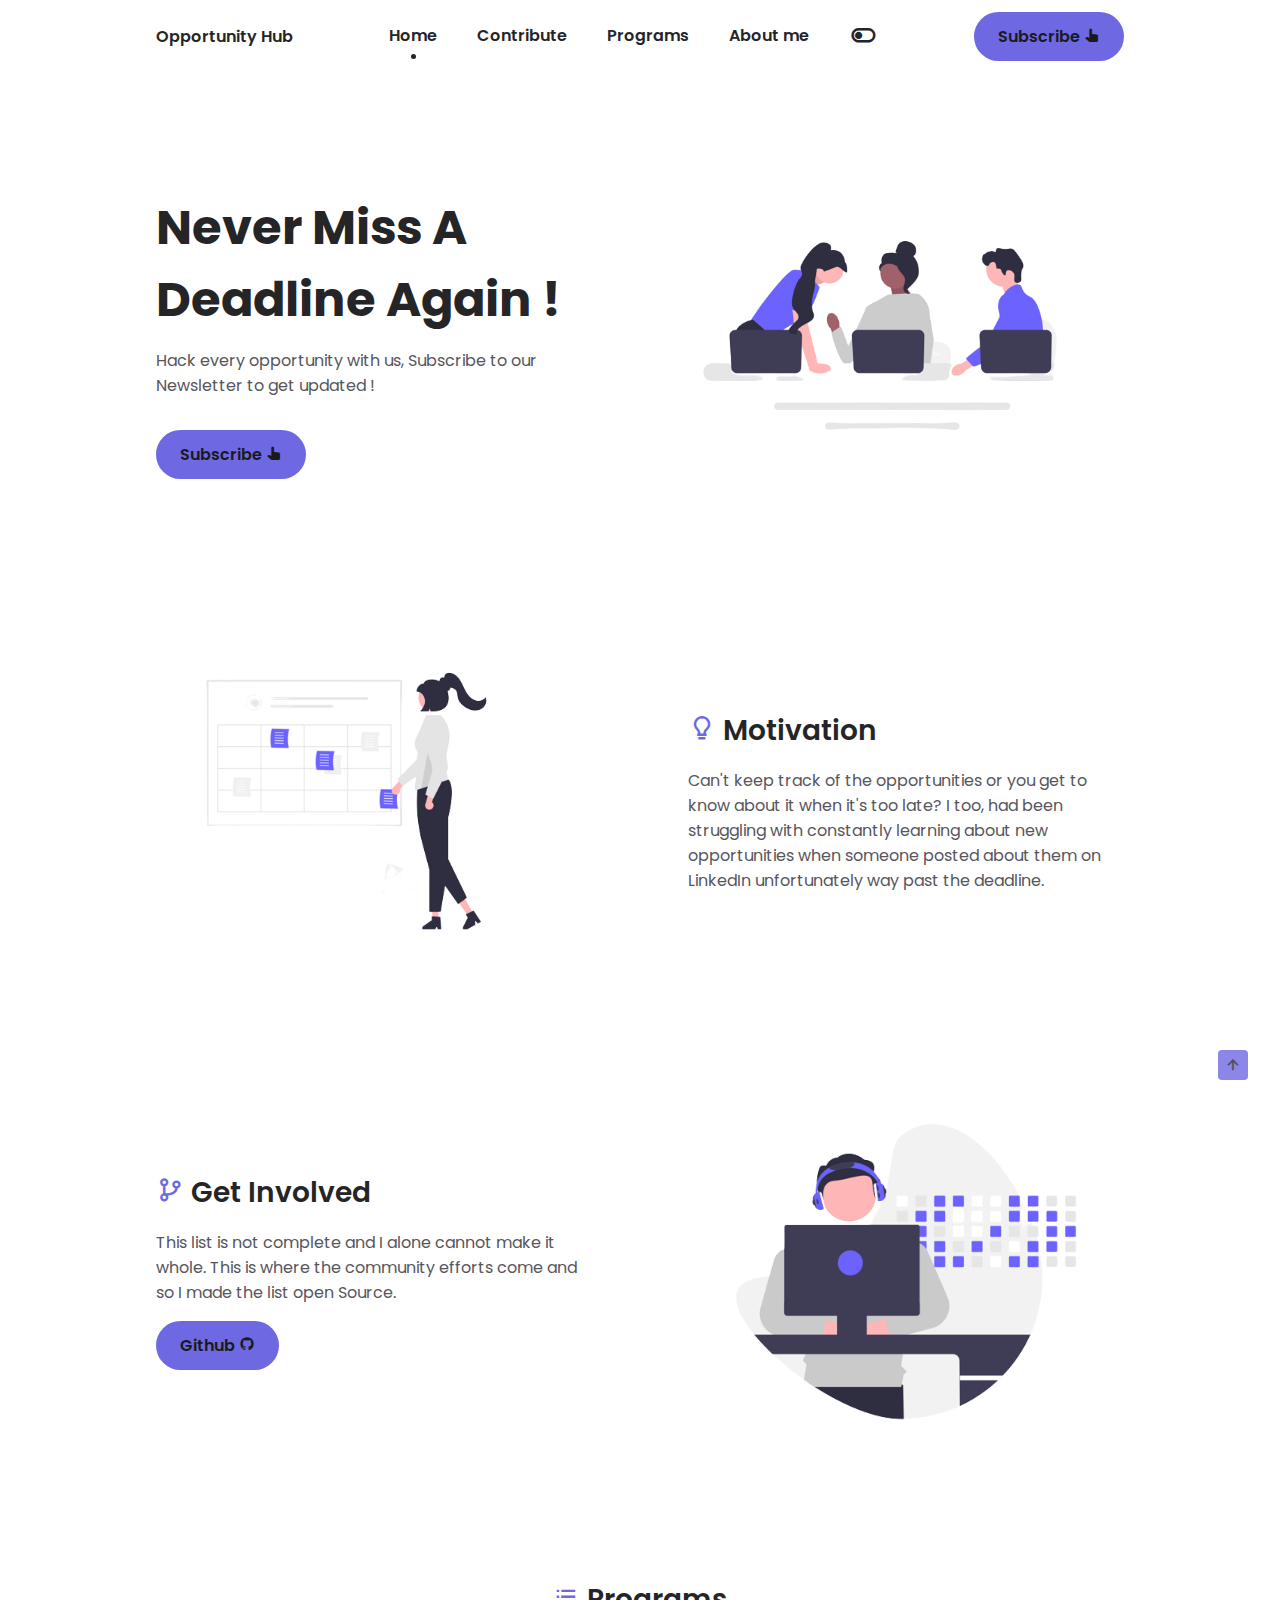
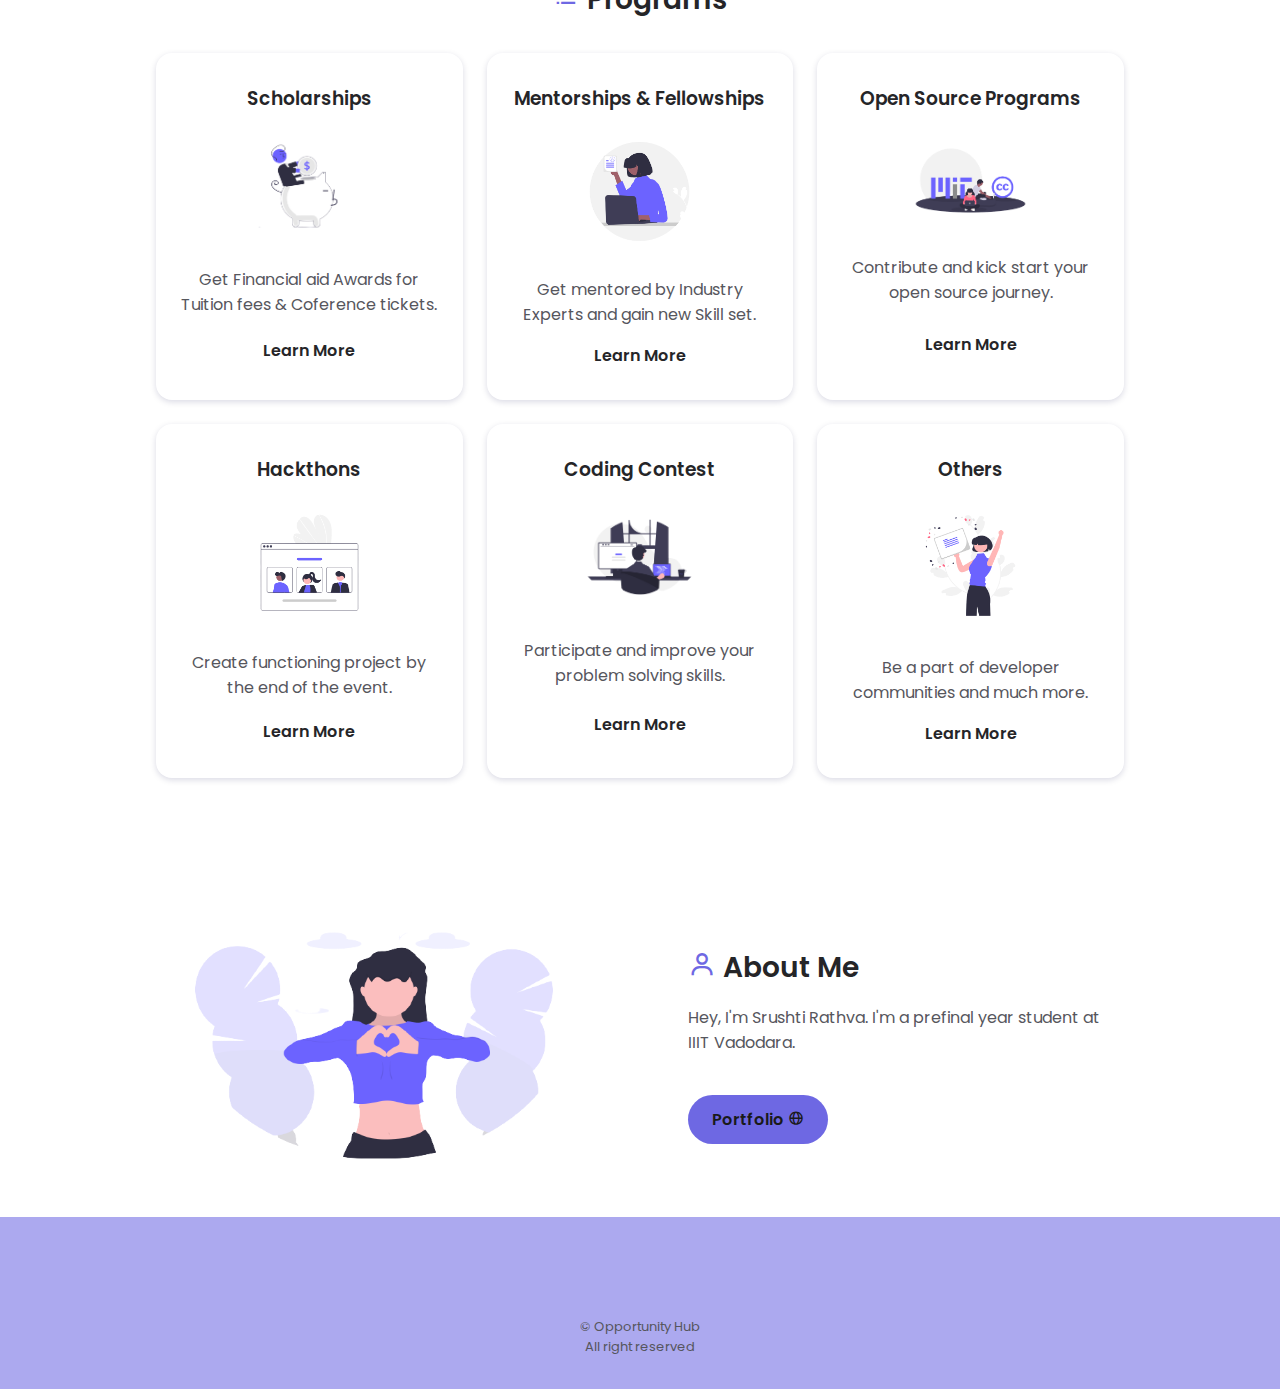
==== index.html @ 03dab00d "config a tags" ====
<!DOCTYPE html>
<html lang="en">

<head>
    <meta charset="UTF-8">
    <meta name="viewport" content="width=device-width, initial-scale=1.0">

    <!--=============== BOXICONS ===============-->
    <link rel="stylesheet" href="https://cdn.jsdelivr.net/npm/boxicons@latest/css/boxicons.min.css">

    <!--=============== CSS ===============-->
    <link rel="stylesheet" href="assets/css/styles.css">

    <!--=============== FEVICON ===============-->
    <link rel="shortcut icon" href="assets/images/undraw_Female_avatar_re_l6cx-removebg-preview.png"
        type="image/x-icon">
    <title>Opportunity Hub</title>
</head>

<body>
    <!--=============== HEADER ===============-->
    <header class="header" id="header">
        <nav class="nav container">
            <a href="#" class="nav__logo">Opportunity Hub</a>

            <div class="nav__menu" id="nav-menu">
                <ul class="nav__list">
                    <li class="nav__item">
                        <a href="#home" class="nav__link active-link">Home</a>
                    </li>
                    <li class="nav__item">
                        <a href="#contribute" class="nav__link">Contribute</a>
                    </li>
                    <li class="nav__item">
                        <a href="#programs" class="nav__link">Programs</a>
                    </li>
                    <li class="nav__item">
                        <a href="#about" class="nav__link">About me</a>
                    </li>
                    <i class='bx bx-toggle-left change-theme' id="theme-button"></i>
                </ul>
            </div>

            <div class="nav__toggle" id="nav-toggle">
                <i class='bx bx-grid-alt'></i>
            </div>

            <a href="../pages/inprogress.html" class="button button__header">Subscribe <i
                    class='bx bxs-hand-up'></i></a>
        </nav>
    </header>

    <main class="main">
        <!--=============== HOME ===============-->
        <section class="home section" id="home">
            <div class="home__container container grid">
                <img src="assets/images/undraw_Engineering_team_a7n2-removebg-preview.png"
                    class="vg__img svg__color home__img" alt="">
                <div class="home__data">
                    <h1 class="home__title">Never Miss A<br>Deadline Again !</h1>
                    <p class="home__description">Hack every opportunity with us, Subscribe to our Newsletter to get
                        updated !</p>
                    <a href="../pages/inprogress.html" class="button">Subscribe <i class='bx bxs-hand-up'></i></a>
                </div>
            </div>
        </section>

        <!--=============== ABOUT ===============-->
        <section class="about section container">
            <div class="about__container grid">
                <div class="about__data">
                    <h2 class="section__title-center"><i class='bx bx-bulb header__icon'></i> Motivation</h2>
                    <p class="about__description">Can't keep track of the opportunities or you get to know about it when
                        it's too late? I too, had been struggling with constantly learning about new opportunities when
                        someone posted about them on LinkedIn unfortunately way past the deadline.
                    </p>
                </div>
                <img src="assets/images/undraw_Events_re_98ue-removebg-preview.png"
                    class="svg__img svg__color about__img" alt="">
            </div>
        </section>

        <!--=============== CONTRIBUTE ===============-->
        <section class="security section container" id="contribute">
            <div class="security__container grid">
                <div class="security__data">
                    <h2 class="section__title-center"><i class='bx bx-git-branch header__icon'></i> Get Involved</h2>
                    <p class="security__description">This list is not complete and I alone cannot make it whole. This is
                        where the community efforts come and so I made the list open Source.
                    </p>
                    <a href="https://github.com/srushti1hub/Opportunities_Women-in-Tech.git"
                        class="button contribute__button">Github <i class='bx bxl-github'></i></a>
                </div>
                <img src="assets/images/undraw_Developer_activity_re_39tg-removebg-preview.png"
                    class="svg__img svg__color" alt="">
            </div>
        </section>

        <!--=============== PROGRAMS ===============-->
        <section class="services section container" id="programs">
            <h2 class="section__title"><i class='bx bx-list-ul header__icon'></i> Programs</h2>
            <div class="services__container grid">
                <div class="services__data">
                    <h3 class="services__subtitle">Scholarships</h3>
                    <img src="assets/images/undraw_Savings_re_eq4w-removebg-preview.png"
                        class="svg__color services__img" alt="">
                    <p class="services__description">Get Financial aid Awards for Tuition fees & Coference tickets.
                    </p>
                    <div>
                        <a href="../pages/inprogress.html" class="button button-link">Learn More</a>
                    </div>
                </div>

                <div class="services__data">
                    <h3 class="services__subtitle">Mentorships & Fellowships</h3>
                    <img src="assets/images/undraw_Teacher_re_sico-removebg-preview.png"
                        class="svg__color services__img" alt="">
                    <p class="services__description">Get mentored by Industry Experts and gain new Skill set.</p>
                    <div>
                        <a href="../pages/inprogress.html" class="button button-link">Learn More</a>
                    </div>
                </div>

                <div class="services__data">
                    <h3 class="services__subtitle">Open Source Programs</h3>
                    <img src="assets/images/undraw_open_source_1qxw-removebg-preview.png"
                        class="svg__color services__img" alt="">
                    <p class="services__description">Contribute and kick start your open source journey.</p>
                    <div>
                        <a href="../pages/inprogress.html" class="button button-link">Learn More</a>
                    </div>
                </div>

                <div class="services__data">
                    <h3 class="services__subtitle">Hackthons</h3>
                    <img src="assets/images/undraw_Team_page_re_cffb-removebg-preview.png"
                        class="svg__color services__img" alt="">
                    <p class="services__description">Create functioning project by the end of the event.
                    </p>
                    <div>
                        <a href="../pages/inprogress.html" class="button button-link">Learn More</a>
                    </div>
                </div>

                <div class="services__data">
                    <h3 class="services__subtitle">Coding Contest</h3>
                    <img src="assets/images/undraw_Programming_re_kg9v-removebg-preview.png"
                        class="svg__color services__img" alt="">
                    <p class="services__description">Participate and improve your problem solving skills.</p>
                    <div>
                        <a href="../pages/inprogress.html" class="button button-link">Learn More</a>
                    </div>
                </div>

                <div class="services__data">
                    <h3 class="services__subtitle">Others</h3>
                    <img src="assets/images/undraw_Happy_news_re_tsbd-removebg-preview.png"
                        class="svg__color services__img" alt="">
                    <p class="services__description">Be a part of developer communities and much more.</p>
                    <div>
                        <a href="../pages/inprogress.html" class="button button-link">Learn More</a>
                    </div>
                </div>
            </div>
        </section>

        <!--=============== APP ===============-->
        <section class="app section container" id="about">
            <div class="app__container grid">
                <div class="app__data">
                    <h2 class="section__title-center"><i class='bx bx-user header__icon'></i> About Me</h2>
                    <p class="app__description">Hey, I'm Srushti Rathva. I'm a prefinal year student at IIIT
                        Vadodara.</p>
                    <a href="https://github.com/srushti1hub/Opportunities_Women-in-Tech.git"
                        class="button contribute__button">Portfolio <i class='bx bx-globe'></i></a>
                </div>
                <img src="assets/images/undraw_a_whole_year_vnfm-removebg-preview.png"
                    class="svg__img svg__color app__img" alt="">
            </div>
        </section>
    </main>

    <!--=============== FOOTER ===============-->
    <footer class="footer section">
        <p class="footer__copy">&#169; Opportunity Hub <br> All right reserved </p>
    </footer>

    <!--=============== SCROLL UP ===============-->
    <a href="#" class="scrollup" id="scroll-up">
        <i class='bx bx-up-arrow-alt scrollup__icon'></i>
    </a>

    <!--=============== MAIN JS ===============-->
    <script src="assets/js/main.js"></script>
</body>

</html>
---- assets/css/styles.css ----
/*=============== GOOGLE FONTS ===============*/
@import url("https://fonts.googleapis.com/css2?family=Poppins:wght@400;600;700&display=swap");
/*=============== VARIABLES CSS ===============*/
:root {
  --header-height: 3rem;
  /*========== Colors ==========*/
  --hue: 243;
  --sat: 69%;
  --first-color: hsl(var(--hue), var(--sat), 65%);
  --first-color-light: hsl(var(--hue), var(--sat), 85%);
  --first-color-lighten: hsl(var(--hue), var(--sat), 80%);
  --first-color-alt: hsl(var(--hue), var(--sat), 70%);
  --title-color: hsl(var(--hue), 4%, 15%);
  --text-color: hsl(var(--hue), 4%, 35%);
  --text-color-light: hsl(var(--hue), 4%, 65%);
  --body-color: hsl(var(--hue), 0%, 100%);
  --container-color: #FFF;
  --scroll-bar-color: hsl(var(--hue), 4%, 85%);
  --scroll-thumb-color: hsl(var(--hue), 4%, 75%);
  /*========== Font and typography ==========*/
  --body-font: 'Poppins', sans-serif;
  --biggest-font-size: 2rem;
  --h2-font-size: 1.25rem;
  --h3-font-size: 1.125rem;
  --normal-font-size: .938rem;
  --small-font-size: .813rem;
  --smaller-font-size: .75rem;
  /*========== Font weight ==========*/
  --font-semi-bold: 600;
  --font-bold: 700;
  /*========== Margenes ==========*/
  --mb-0-5: .5rem;
  --mb-0-75: .75rem;
  --mb-1: 1rem;
  --mb-1-5: 1.5rem;
  --mb-2: 2rem;
  /*========== z index ==========*/
  --z-tooltip: 10;
  --z-fixed: 100;
}

@media screen and (min-width: 968px) {
  :root {
    --biggest-font-size: 3rem;
    --h2-font-size: 1.75rem;
    --h3-font-size: 1.25rem;
    --normal-font-size: 1rem;
    --small-font-size: .875rem;
    --smaller-font-size: .813rem;
  }
}

/*=============== BASE ===============*/
*, ::before, ::after {
  box-sizing: border-box;
  padding: 0;
  margin: 0;
}

html {
  scroll-behavior: smooth;
}

body {
  margin: var(--header-height) 0 0 0;
  font-family: var(--body-font);
  font-size: var(--normal-font-size);
  background-color: var(--body-color);
  color: var(--text-color);
  transition: .5s;
}

h1, h2, h3 {
  font-weight: var(--font-semi-bold);
  color: var(--title-color);
  line-height: 1.5;
}

ul {
  list-style: none;
}

a {
  text-decoration: none;
}

img {
  max-width: 100%;
  height: auto;
}

.header__icon{
  color: var(--first-color);
}

.inprogress__title{
  font-size: var(--h2-font-size);
  font-weight: var(--font-bold);
  margin-bottom: 3rem;
}
/*=============== THEME ===============*/
/*========== Variables Dark theme ==========*/
body.dark-theme {
  --first-color-light: hsl(var(--hue), var(--sat), 75%);
  --title-color: hsl(var(--hue), 4%, 95%);
  --text-color: hsl(var(--hue), 4%, 80%);
  --body-color: hsl(var(--hue), 8%, 13%);
  --container-color: hsl(var(--hue), 8%, 16%);
  --scroll-bar-color: hsl(var(--hue), 4%, 32%);
  --scroll-thumb-color: hsl(var(--hue), 4%, 24%);
}

/*========== Button Dark/Light ==========*/
.change-theme {
  position: absolute;
  right: 1.5rem;
  top: 2.2rem;
  color: var(--title-color);
  font-size: 1.8rem;
  cursor: pointer;
}

.dark-theme .footer {
  background-color: var(--container-color);
}

/*=============== REUSABLE CSS CLASSES ===============*/
.section {
  padding: 4.5rem 0 1rem;
}

.section__title, .section__title-center {
  font-size: var(--h2-font-size);
  color: var(--title-color);
  text-align: center;
  margin-bottom: var(--mb-1);
}

.svg__color {
  fill: var(--first-color);
}

.svg__blob {
  fill: var(--first-color-light);
}

.svg__img {
  width: 300px;
  justify-self: center;
}

/*=============== LAYOUT ===============*/
.container {
  max-width: 968px;
  margin-left: var(--mb-1-5);
  margin-right: var(--mb-1-5);
}

.grid {
  display: grid;
  gap: 1.5rem;
}

/*=============== HEADER ===============*/
.header {
  width: 100%;
  background-color: var(--body-color);
  position: fixed;
  top: 0;
  left: 0;
  z-index: var(--z-fixed);
  transition: .5s;
}

/*=============== NAV ===============*/
.nav {
  height: var(--header-height);
  display: flex;
  justify-content: space-between;
  align-items: center;
}

@media screen and (max-width: 767px) {
  .nav__menu {
    position: fixed;
    background-color: var(--container-color);
    box-shadow: 0 0 4px rgba(0, 0, 0, 0.1);
    padding: 2.5rem 0;
    width: 90%;
    top: -100%;
    left: 0;
    right: 0;
    margin: 0 auto;
    transition: .4s;
    border-radius: 2rem;
    z-index: var(--z-fixed);
  }
}

.nav__list {
  display: flex;
  flex-direction: column;
  align-items: center;
  row-gap: 1.5rem;
}

.nav__link, .nav__logo, .nav__toggle {
  color: var(--title-color);
  font-weight: var(--font-semi-bold);
}

.nav__toggle {
  font-size: 1.3rem;
  cursor: pointer;
}

/* Show menu */
.show-menu {
  top: calc(var(--header-height) + 1rem);
}

/* Active link */
.active-link {
  position: relative;
}

.active-link::before {
  content: '';
  position: absolute;
  bottom: -.75rem;
  left: 45%;
  width: 5px;
  height: 5px;
  background-color: var(--title-color);
  border-radius: 50%;
}

/* Change background header */
.scroll-header {
  box-shadow: 0 1px 4px rgba(0, 0, 0, 0.1);
}

/*=============== HOME ===============*/
.home__container {
  row-gap: 3rem;
}

.home__title {
  font-size: var(--biggest-font-size);
  font-weight: var(--font-bold);
  margin-bottom: var(--mb-0-75);
}

.home__description {
  margin-bottom: var(--mb-2);
}

/*=============== BUTTONS ===============*/
.button {
  display: inline-block;
  background-color: var(--first-color);
  color: #1A1A1A;
  padding: .75rem 1.5rem;
  border-radius: 3rem;
  font-weight: var(--font-semi-bold);
  transition: .3s;
}

.button:hover {
  background-color: var(--first-color-alt);
}

.button__header {
  display: none;
}

.button-link {
  background: none;
  padding: 0;
  color: var(--title-color);
}

.button-link:hover {
  background-color: transparent;
}

.button-flex {
  display: inline-flex;
  align-items: center;
  column-gap: .25rem;
  padding: .75rem 1rem;
}

.button__icon {
  font-size: 1.5rem;
}

/*=============== ABOUT ===============*/
.about__container {
  gap: 2.5rem;
}

.about__data {
  text-align: center;
}

/*=============== SECURITY ===============*/
.security__container {
  gap: 2.5rem;
}

.security__data {
  text-align: center;
}

.contribute__button{
  margin-top: 1rem;
}
/*=============== SERVICES ===============*/
.services__container {
  padding-top: 1rem;
}

.services__data {
  display: grid;
  row-gap: 1rem;
  background-color: var(--container-color);
  box-shadow: 0px 2px 6px hsla(var(--hue), 100%, 15%, 0.15);
  padding: 2rem 1.5rem;
  border-radius: 1rem;
  text-align: center;
}

.services__img {
  width: 135px;
  justify-self: center;
  margin-bottom: var(--mb-0-5);
}

/*=============== APP ===============*/
.app__container {
  gap: 2.5rem;
}

.app__data {
  text-align: center;
}

.app__description {
  margin-bottom: var(--mb-1-5);
}

.app__buttons {
  display: grid;
  grid-template-columns: repeat(2, max-content);
  justify-content: center;
  gap: .5rem;
}

/*=============== CONTACT ===============*/
.contact__container {
  padding-bottom: 3rem;
}

.contact__description {
  text-align: center;
}

.contact__content {
  row-gap: .75rem;
}

.contact__address {
  font-size: var(--small-font-size);
  font-weight: var(--font-semi-bold);
  color: var(--title-color);
}

.contact__information {
  font-weight: initial;
  color: var(--text-color);
}

/*=============== FOOTER ===============*/
.footer {
  background-color: var(--first-color-lighten);
}

.footer__copy {
  margin-top: 0.25rem;
  text-align: center;
  font-size: var(--smaller-font-size);
  color: var(--text-color);
}

/*=============== SCROLL UP ===============*/
.scrollup {
  position: fixed;
  background: var(--first-color);
  right: 1rem;
  bottom: -20%;
  display: inline-flex;
  padding: .3rem;
  border-radius: .25rem;
  z-index: var(--z-tooltip);
  opacity: .8;
  transition: .4s;
}

.scrollup:hover {
  background-color: var(--first-color);
  opacity: 1;
}

.scrollup__icon {
  font-size: 1.25rem;
  color: var(--title-color);
}

/* Show Scroll Up*/
.show-scroll {
  bottom: 3rem;
}

/*=============== SCROLL BAR ===============*/
::-webkit-scrollbar {
  width: .6rem;
  border-radius: .5rem;
  background-color: var(--scroll-bar-color);
}

::-webkit-scrollbar-thumb {
  background-color: var(--scroll-thumb-color);
  border-radius: .5rem;
}

::-webkit-scrollbar-thumb:hover {
  background-color: var(--text-color-light);
}

/*=============== MEDIA QUERIES ===============*/
/* For small devices */
@media screen and (max-width: 360px) {
  .svg__img {
    width: 100%;
  }
  .section {
    padding: 3.5rem 0 1rem;
  }
  .services__img {
    width: 100px;
  }
  .app__buttons {
    grid-template-columns: max-content;
  }
}

/* For medium devices */
@media screen and (min-width: 576px) {
  .svg__img {
    width: 100%;
  }
  .section__title-center {
    text-align: initial;
  }
  .home__container,
  .about__container,
  .security__container,
  .services__container,
  .app__container,
  .contact__container,
  .footer__container {
    grid-template-columns: repeat(2, 1fr);
  }
  .home__img {
    order: 1;
  }
  .home__container,
  .about__container,
  .security__container,
  .app__container,
  .contact__container {
    align-items: center;
  }
  .about__data,
  .security__data,
  .app__data,
  .contact__description {
    text-align: initial;
  }
  .about__img,
  .app__img {
    order: -1;
  }
}

@media screen and (min-width: 767px) {
  body {
    margin: 0;
  }
  .section {
    padding: 6rem 0 2rem;
  }
  .nav {
    height: calc(var(--header-height) + 1.5rem);
  }
  .nav__list {
    flex-direction: row;
    column-gap: 2.5rem;
  }
  .nav__toggle {
    display: none;
  }
  .change-theme {
    position: initial;
  }
  .home__container {
    padding: 6rem 0 2rem;
  }
  .app__buttons {
    justify-content: initial;
  }
}

/* For large devices */
@media screen and (min-width: 968px) {
  .button__header {
    display: block;
  }
  .svg__img {
    width: 470px;
  }
  .about__container,
  .security__container,
  .app__container,
  .contact__container {
    column-gap: 6rem;
  }
  .services__container {
    grid-template-columns: repeat(3, 1fr);
  }
  .contact__container {
    grid-template-columns: 3fr 1.5fr 1.25fr;
  }
  .footer__container {
    grid-template-columns: repeat(5, 1fr);
  }
  .footer__social {
    align-items: flex-start;
  }
  .footer__social-link {
    font-size: 1.45rem;
  }
}

@media screen and (min-width: 1024px) {
  .container {
    margin-left: auto;
    margin-right: auto;
  }
  .home__img {
    width: 540px;
  }
  .home__description {
    padding-right: 5rem;
  }
  .footer__container {
    column-gap: 3rem;
  }
  .scrollup {
    right: 2rem;
  }
}
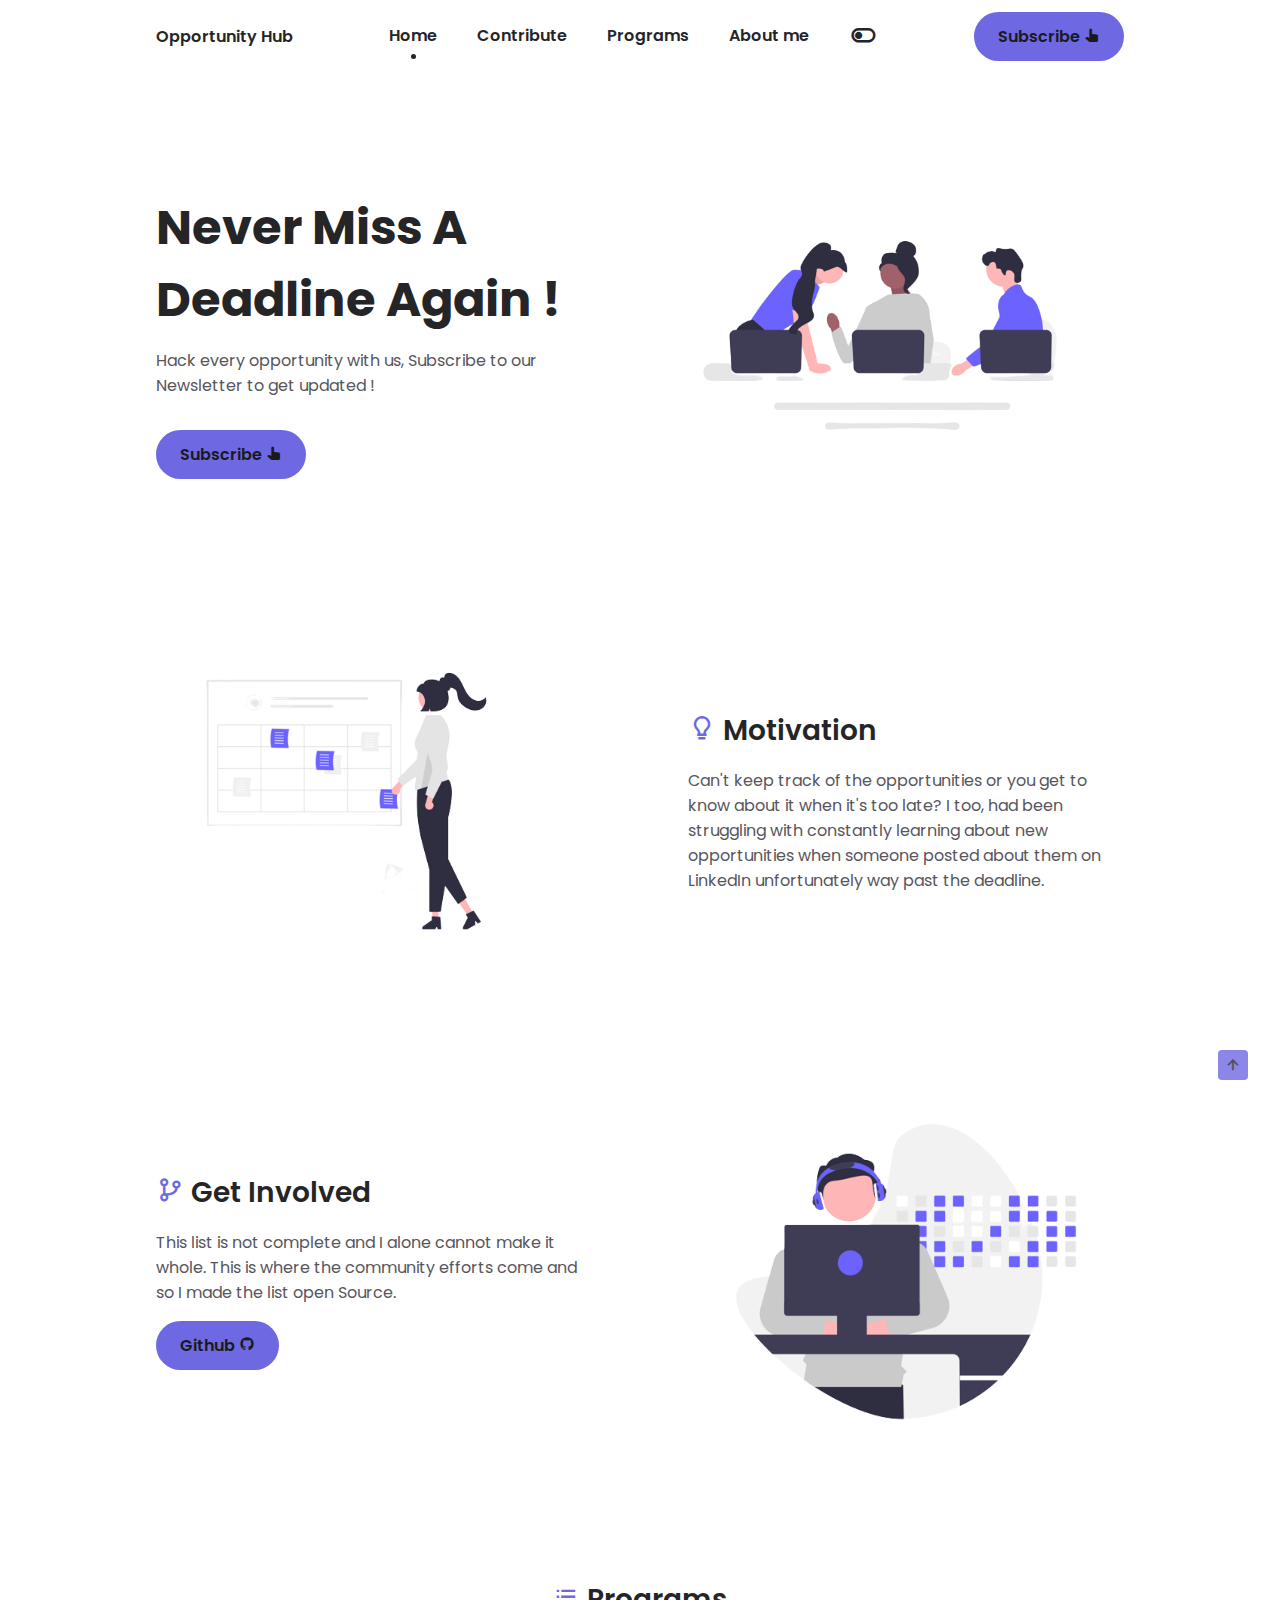
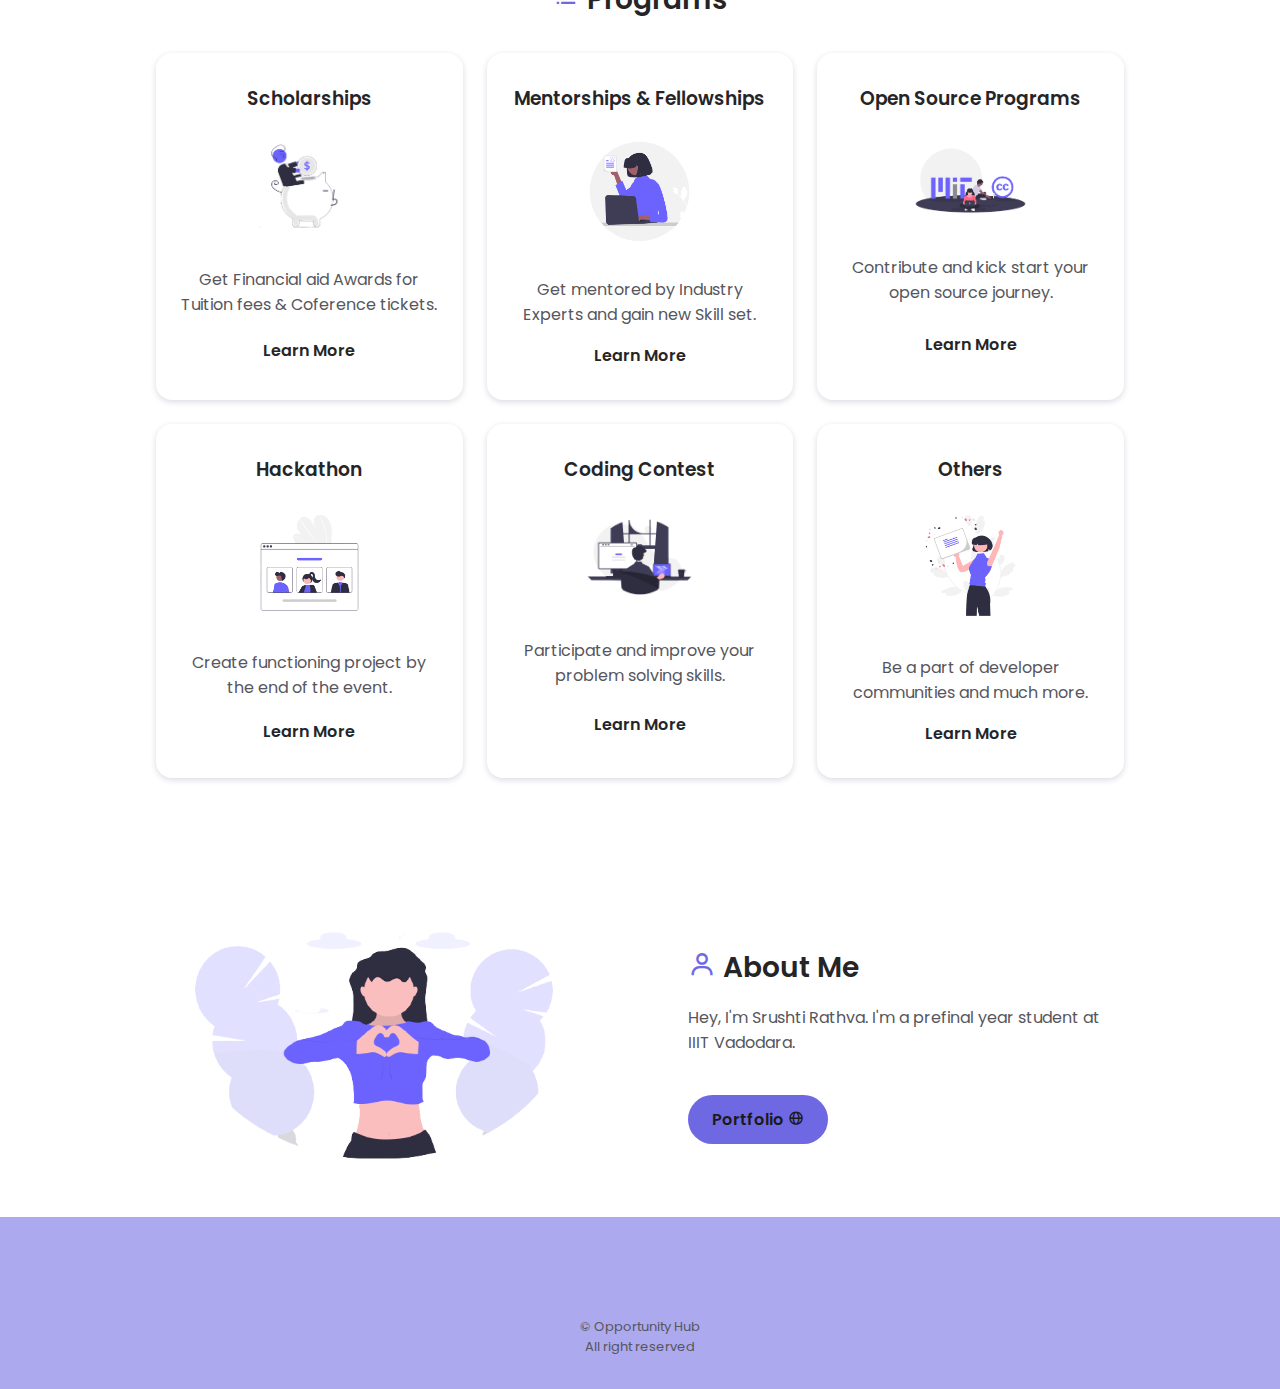
==== commit cdf7813a: "hackathon  completed" ====
--- a/index.html
+++ b/index.html
@@ -45,8 +45,7 @@
                 <i class='bx bx-grid-alt'></i>
             </div>
 
-            <a href="../pages/inprogress.html" class="button button__header">Subscribe <i
-                    class='bx bxs-hand-up'></i></a>
+            <a href="pages/inprogress.html" class="button button__header">Subscribe <i class='bx bxs-hand-up'></i></a>
         </nav>
     </header>
 
@@ -60,7 +59,7 @@
                     <h1 class="home__title">Never Miss A<br>Deadline Again !</h1>
                     <p class="home__description">Hack every opportunity with us, Subscribe to our Newsletter to get
                         updated !</p>
-                    <a href="../pages/inprogress.html" class="button">Subscribe <i class='bx bxs-hand-up'></i></a>
+                    <a href="pages/inprogress.html" class="button">Subscribe <i class='bx bxs-hand-up'></i></a>
                 </div>
             </div>
         </section>
@@ -107,7 +106,7 @@
                     <p class="services__description">Get Financial aid Awards for Tuition fees & Coference tickets.
                     </p>
                     <div>
-                        <a href="../pages/inprogress.html" class="button button-link">Learn More</a>
+                        <a href="pages/p1-scholarships.html" class="button button-link">Learn More</a>
                     </div>
                 </div>
 
@@ -117,7 +116,7 @@
                         class="svg__color services__img" alt="">
                     <p class="services__description">Get mentored by Industry Experts and gain new Skill set.</p>
                     <div>
-                        <a href="../pages/inprogress.html" class="button button-link">Learn More</a>
+                        <a href="pages/p2-mentorships_fellowships.html" class="button button-link">Learn More</a>
                     </div>
                 </div>
 
@@ -127,18 +126,18 @@
                         class="svg__color services__img" alt="">
                     <p class="services__description">Contribute and kick start your open source journey.</p>
                     <div>
-                        <a href="../pages/inprogress.html" class="button button-link">Learn More</a>
+                        <a href="pages/p3-open_source.html" class="button button-link">Learn More</a>
                     </div>
                 </div>
 
                 <div class="services__data">
-                    <h3 class="services__subtitle">Hackthons</h3>
+                    <h3 class="services__subtitle">Hackathon</h3>
                     <img src="assets/images/undraw_Team_page_re_cffb-removebg-preview.png"
                         class="svg__color services__img" alt="">
                     <p class="services__description">Create functioning project by the end of the event.
                     </p>
                     <div>
-                        <a href="../pages/inprogress.html" class="button button-link">Learn More</a>
+                        <a href="pages/p4-hackathons.html" class="button button-link">Learn More</a>
                     </div>
                 </div>
 
@@ -164,7 +163,7 @@
             </div>
         </section>
 
-        <!--=============== APP ===============-->
+        <!--=============== ABOUT ME ===============-->
         <section class="app section container" id="about">
             <div class="app__container grid">
                 <div class="app__data">
--- a/assets/css/styles.css
+++ b/assets/css/styles.css
@@ -542,15 +542,6 @@
   .contact__container {
     grid-template-columns: 3fr 1.5fr 1.25fr;
   }
-  .footer__container {
-    grid-template-columns: repeat(5, 1fr);
-  }
-  .footer__social {
-    align-items: flex-start;
-  }
-  .footer__social-link {
-    font-size: 1.45rem;
-  }
 }
 
 @media screen and (min-width: 1024px) {
@@ -564,9 +555,6 @@
   .home__description {
     padding-right: 5rem;
   }
-  .footer__container {
-    column-gap: 3rem;
-  }
   .scrollup {
     right: 2rem;
   }
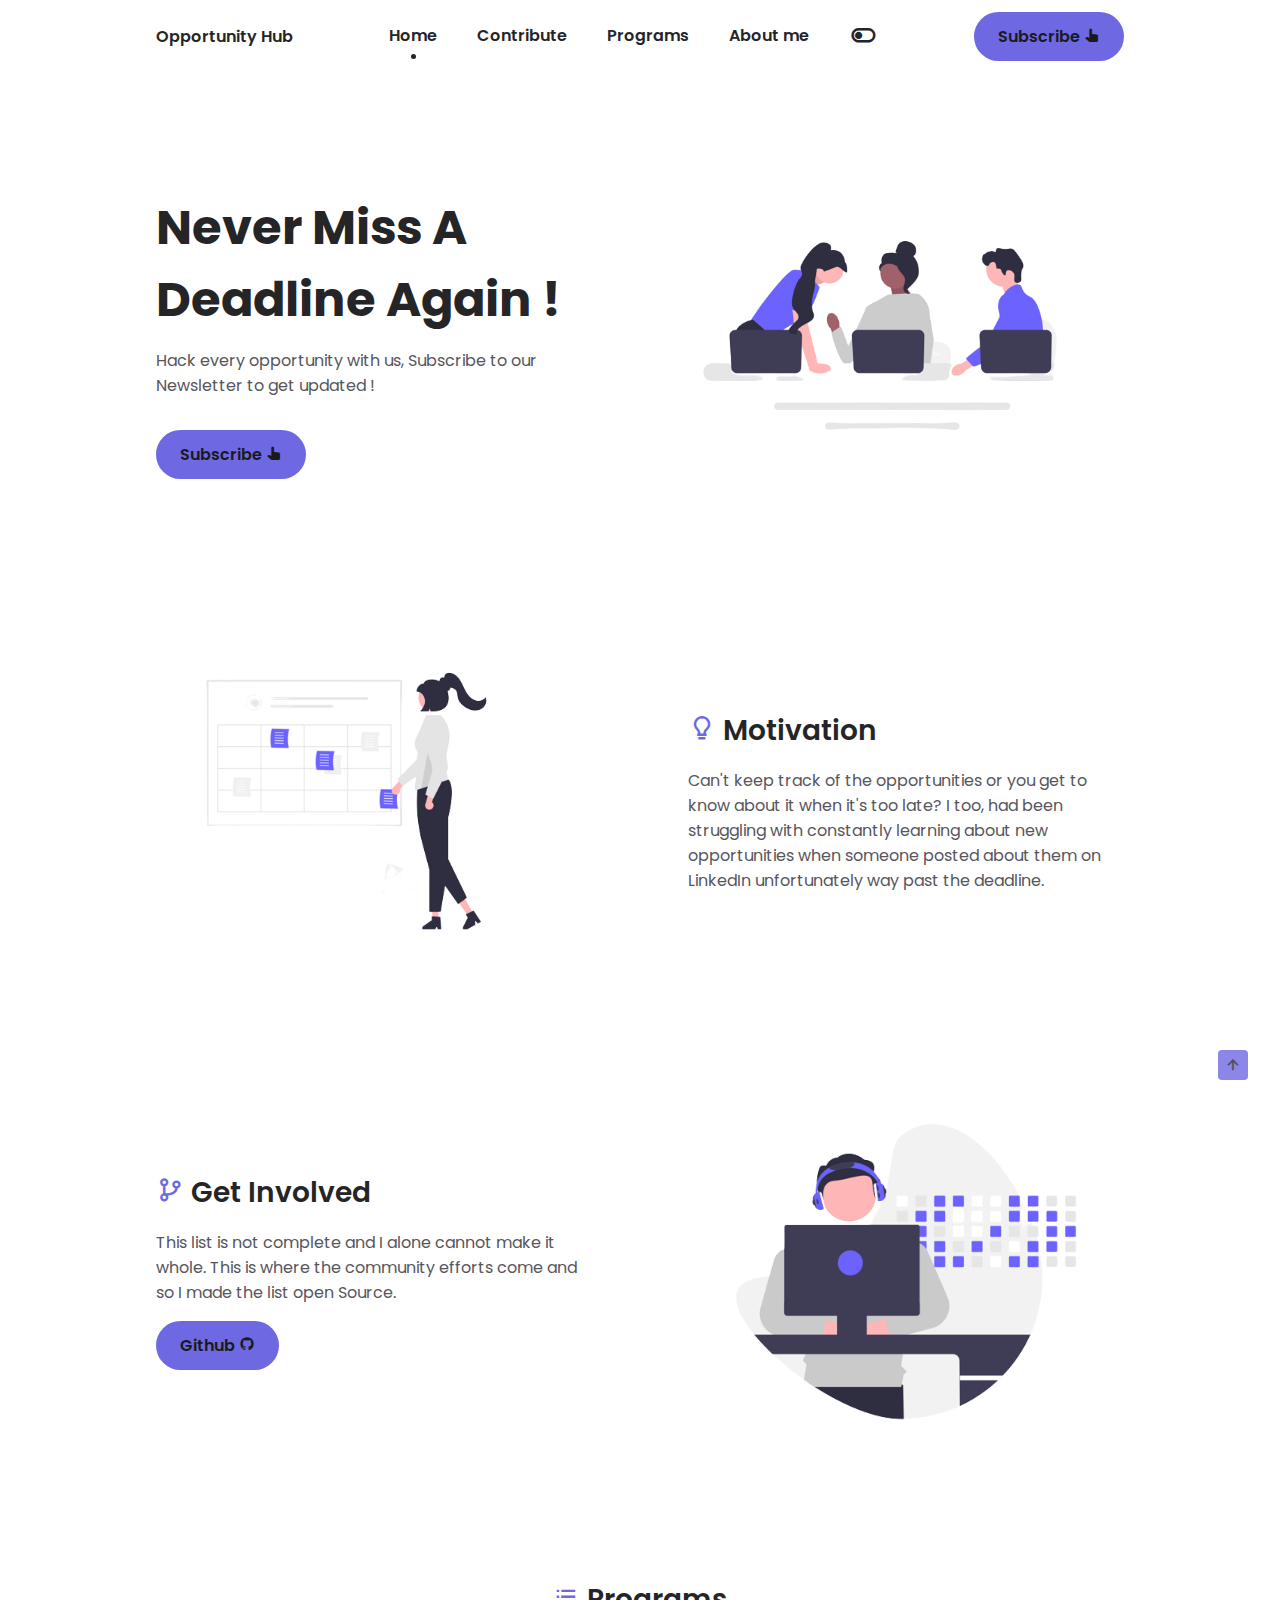
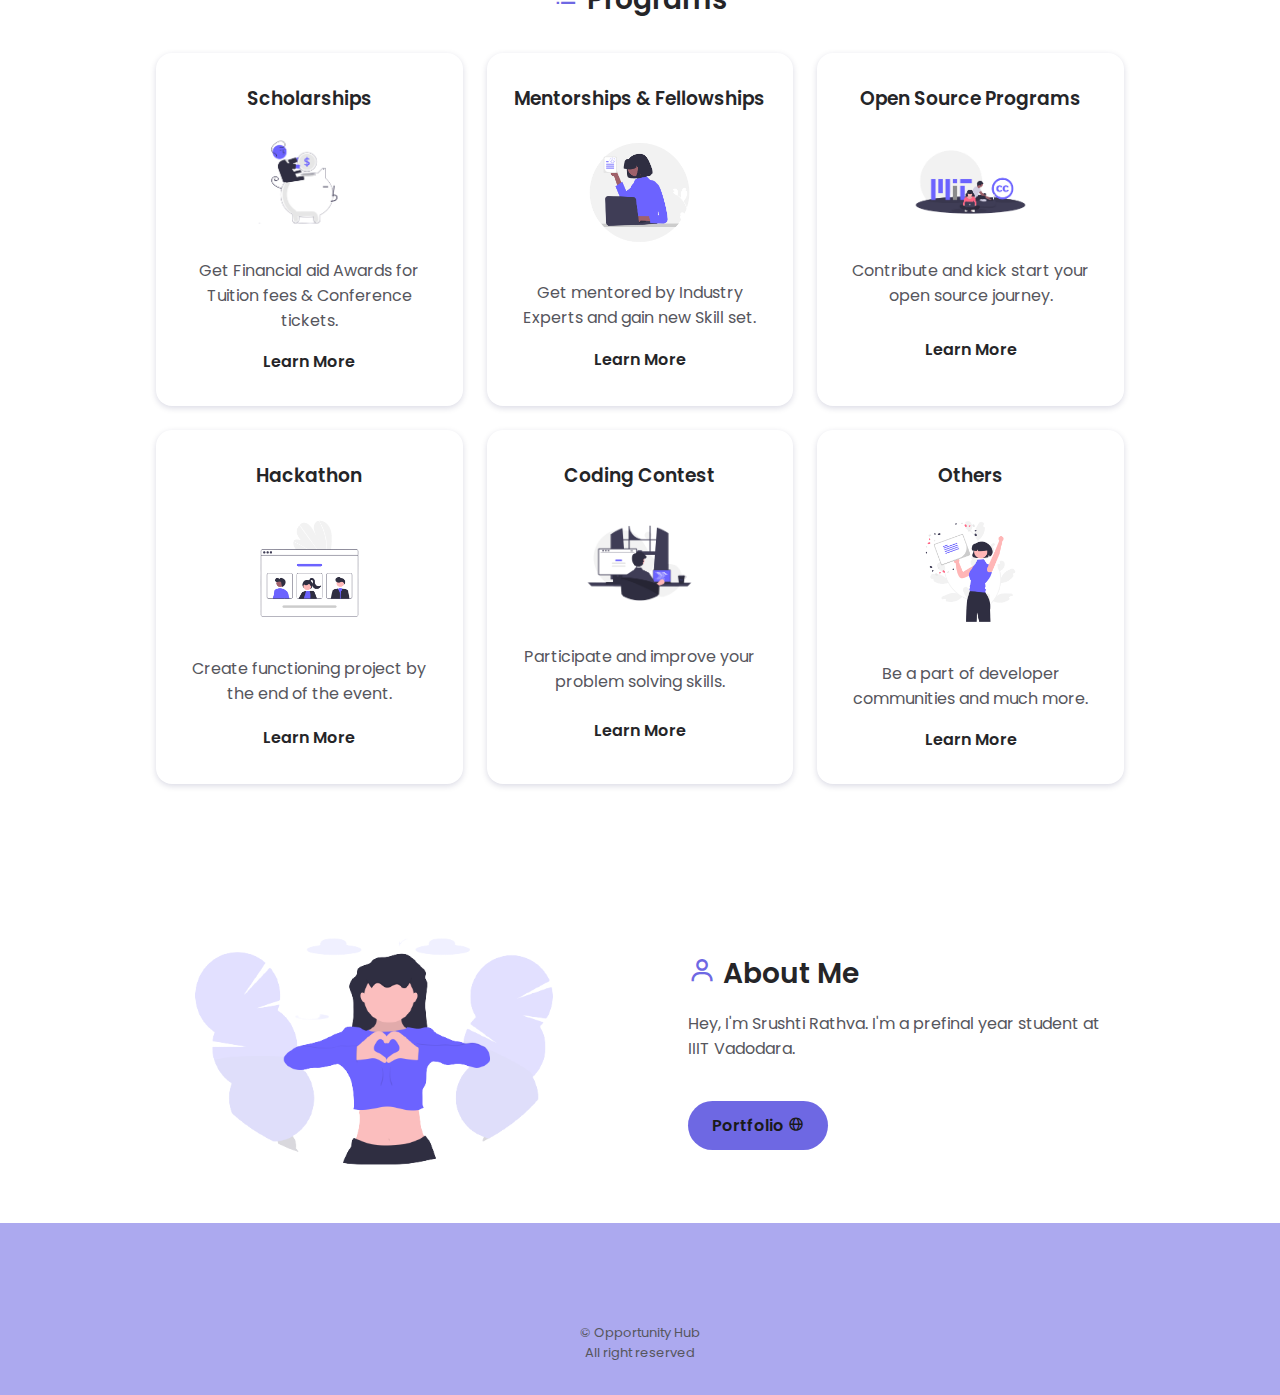
==== commit 795d003c: "Other programs completed" ====
--- a/index.html
+++ b/index.html
@@ -103,7 +103,7 @@
                     <h3 class="services__subtitle">Scholarships</h3>
                     <img src="assets/images/undraw_Savings_re_eq4w-removebg-preview.png"
                         class="svg__color services__img" alt="">
-                    <p class="services__description">Get Financial aid Awards for Tuition fees & Coference tickets.
+                    <p class="services__description">Get Financial aid Awards for Tuition fees & Conference tickets.
                     </p>
                     <div>
                         <a href="pages/p1-scholarships.html" class="button button-link">Learn More</a>
@@ -147,7 +147,7 @@
                         class="svg__color services__img" alt="">
                     <p class="services__description">Participate and improve your problem solving skills.</p>
                     <div>
-                        <a href="../pages/inprogress.html" class="button button-link">Learn More</a>
+                        <a href="pages/p5-coding_contests.html" class="button button-link">Learn More</a>
                     </div>
                 </div>
 
@@ -157,7 +157,7 @@
                         class="svg__color services__img" alt="">
                     <p class="services__description">Be a part of developer communities and much more.</p>
                     <div>
-                        <a href="../pages/inprogress.html" class="button button-link">Learn More</a>
+                        <a href="pages/p6-others.html" class="button button-link">Learn More</a>
                     </div>
                 </div>
             </div>
